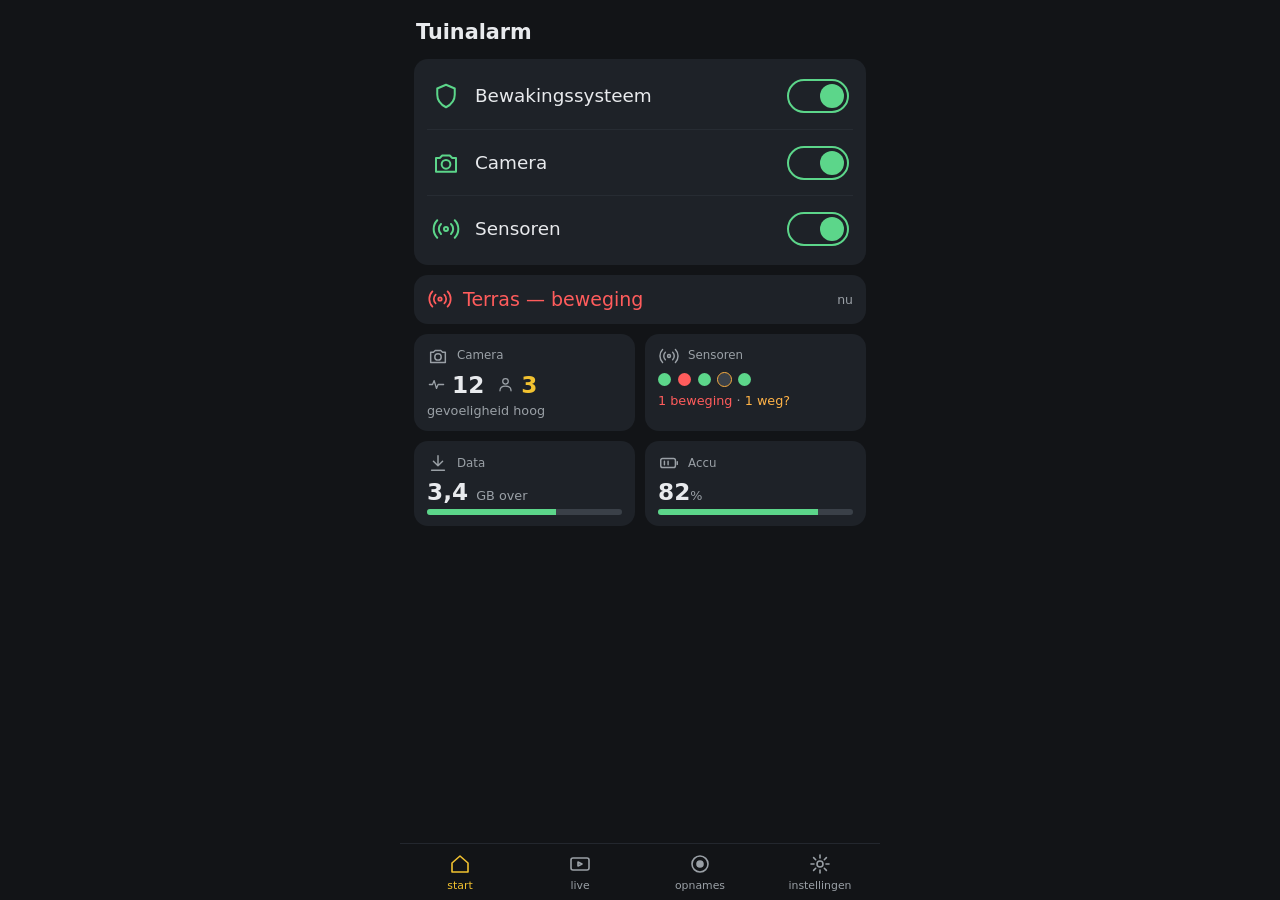
==== index.html @ 5064991f "Tuinalarm UI voorbeeld Co-Authored-By: Claude Sonnet 5.5 <noreply@anthropic.com>" ====
<!doctype html>
<html lang="nl">
<meta charset="utf-8">
<meta name="viewport" content="width=device-width,initial-scale=1">
<meta name="theme-color" content="#121417">
<link rel="manifest" href="manifest.webmanifest">
<link rel="icon" href="icon-192.png">
<link rel="apple-touch-icon" href="icon-192.png">
<meta name="mobile-web-app-capable" content="yes">
<meta name="apple-mobile-web-app-capable" content="yes">
<meta name="apple-mobile-web-app-title" content="Tuinalarm">
<title>Tuinalarm - schakelaars onder elkaar</title>
<style>
:root{--bg:#121417;--kaart:#1e2228;--grijs:#3a4048;--tekst:#e8eaed;--zacht:#9aa0a6;
--geel:#f2c230;--groen:#5cd68a;--oranje:#ffb347;--rood:#ff5c5c;color-scheme:dark}
*{box-sizing:border-box;margin:0;padding:0;-webkit-tap-highlight-color:transparent}
body{background:var(--bg);color:var(--tekst);font:clamp(16px,4.2vw,19px)/1.4 system-ui,sans-serif;
max-width:30rem;margin:0 auto;padding:14px 14px 90px}
h1{font-size:1.3rem;margin:4px 2px 12px}
svg{width:26px;height:26px;fill:none;stroke:currentColor;stroke-width:1.6;
stroke-linecap:round;stroke-linejoin:round;flex:none}
.kaart{background:var(--kaart);border-radius:14px;padding:11px 13px;margin-bottom:10px}
.lab{color:var(--zacht);font-size:.74rem}
.rij{display:flex;gap:10px}.rij>*{flex:1;min-width:0}

/* schakelaars: drie grote rijen onder elkaar */
.sch{display:flex;align-items:center;gap:14px;width:100%;background:none;border:0;
color:var(--tekst);font:inherit;padding:14px 4px;min-height:66px;text-align:left;cursor:pointer}
.sch+.sch{border-top:1px solid #272c33}
.sch svg{width:30px;height:30px;color:var(--zacht)}
.sch .naam{flex:1;font-size:1.15rem}
.tog{width:62px;height:34px;border-radius:999px;border:2px solid var(--grijs);position:relative;flex:none}
.tog::after{content:"";position:absolute;left:3px;top:3px;width:24px;height:24px;border-radius:50%;background:var(--grijs)}
.sch.aan svg{color:var(--groen)}
.sch.aan .tog{border-color:var(--groen)}
.sch.aan .tog::after{left:auto;right:3px;background:var(--groen)}

/* tegels */
.tegel{display:flex;flex-direction:column;gap:6px}
.kop{display:flex;align-items:center;gap:8px;color:var(--zacht)}
.kop svg{width:22px;height:22px}
.kop span{font-size:.74rem}
.groot{font-size:1.45rem;font-weight:700;line-height:1}
.klein{font-size:.8rem;color:var(--zacht);font-weight:400}
.paar{display:flex;align-items:center;gap:6px}
.paar svg{width:19px;height:19px;color:var(--zacht)}
.paar+.paar{margin-left:12px}
.regel{display:flex;align-items:center}
.balk{height:6px;background:var(--grijs);border-radius:3px;overflow:hidden}
.balk i{display:block;height:100%;background:var(--groen)}
.stippen{display:flex;gap:7px;flex-wrap:wrap}
.stippen b{width:13px;height:13px;border-radius:50%;background:var(--groen)}
.stippen b.r{background:var(--rood)}.stippen b.x{background:var(--grijs);outline:1.5px solid var(--oranje)}
.groen{color:var(--groen)}.rood{color:var(--rood)}.geel{color:var(--geel)}.oranje{color:var(--oranje)}

.melding{display:flex;align-items:center;gap:10px;color:var(--rood)}
.melding span{flex:1}
.melding small{color:var(--zacht);font-size:.78rem}

.nav{position:fixed;left:0;right:0;bottom:0;background:var(--bg);border-top:1px solid #23272e;
display:flex;max-width:30rem;margin:0 auto}
.nav div{flex:1;text-align:center;padding:8px 0 7px;font-size:.68rem;color:var(--zacht)}
.nav div svg{display:block;margin:0 auto 2px;width:24px;height:24px}
.nav div.aan{color:var(--geel)}
</style>

<svg width="0" height="0" style="position:absolute">
 <defs>
  <symbol id="schild" viewBox="0 0 24 24"><path d="M12 3l7 3v5c0 5-3 8-7 10-4-2-7-5-7-10V6z"/></symbol>
  <symbol id="camera" viewBox="0 0 24 24"><path d="M4 8h3l2-2h6l2 2h3v11H4z"/><circle cx="12" cy="13" r="3.5"/></symbol>
  <symbol id="sensor" viewBox="0 0 24 24"><circle cx="12" cy="12" r="1.6"/><path d="M8 8a5.5 5.5 0 0 0 0 8M16 8a5.5 5.5 0 0 1 0 8M5 5a10 10 0 0 0 0 14M19 5a10 10 0 0 1 0 14"/></symbol>
  <symbol id="persoon" viewBox="0 0 24 24"><circle cx="12" cy="8" r="3.5"/><path d="M5 20c0-4 3-6 7-6s7 2 7 6"/></symbol>
  <symbol id="pir" viewBox="0 0 24 24"><path d="M3 12h4l2-5 3 10 2-5h7"/></symbol>
  <symbol id="data" viewBox="0 0 24 24"><path d="M12 4v11M7 10l5 5 5-5M5 20h14"/></symbol>
  <symbol id="accu" viewBox="0 0 24 24"><rect x="3" y="7" width="16" height="10" rx="2"/><path d="M21 10.5v3M7 10v4M11 10v4"/></symbol>
  <symbol id="start" viewBox="0 0 24 24"><path d="M4 11l8-7 8 7v9H4z"/></symbol>
  <symbol id="live" viewBox="0 0 24 24"><rect x="3" y="6" width="18" height="12" rx="2"/><path d="M10 10l4 2-4 2z"/></symbol>
  <symbol id="opn" viewBox="0 0 24 24"><circle cx="12" cy="12" r="8"/><circle cx="12" cy="12" r="3" fill="currentColor"/></symbol>
  <symbol id="inst" viewBox="0 0 24 24"><circle cx="12" cy="12" r="3"/><path d="M12 3v3M12 18v3M3 12h3M18 12h3M5.6 5.6l2.1 2.1M16.3 16.3l2.1 2.1M18.4 5.6l-2.1 2.1M7.7 16.3l-2.1 2.1"/></symbol>
 </defs>
</svg>

<h1>Tuinalarm</h1>

<div class="kaart" style="padding:4px 13px">
  <button class="sch aan"><svg><use href="#schild"/></svg><span class="naam">Bewakingssysteem</span><span class="tog"></span></button>
  <button class="sch aan"><svg><use href="#camera"/></svg><span class="naam">Camera</span><span class="tog"></span></button>
  <button class="sch aan"><svg><use href="#sensor"/></svg><span class="naam">Sensoren</span><span class="tog"></span></button>
</div>

<div class="kaart melding">
  <svg><use href="#sensor"/></svg><span>Terras — beweging</span><small>nu</small>
</div>

<div class="rij">
  <div class="kaart tegel">
    <div class="kop"><svg><use href="#camera"/></svg><span>Camera</span></div>
    <div class="regel">
      <div class="paar"><svg><use href="#pir"/></svg><span class="groot">12</span></div>
      <div class="paar"><svg><use href="#persoon"/></svg><span class="groot geel">3</span></div>
    </div>
    <div class="klein">gevoeligheid hoog</div>
  </div>
  <div class="kaart tegel">
    <div class="kop"><svg><use href="#sensor"/></svg><span>Sensoren</span></div>
    <div class="stippen"><b></b><b class="r"></b><b></b><b class="x"></b><b></b></div>
    <div class="klein"><span class="rood">1 beweging</span> · <span class="oranje">1 weg?</span></div>
  </div>
</div>

<div class="rij">
  <div class="kaart tegel">
    <div class="kop"><svg><use href="#data"/></svg><span>Data</span></div>
    <div class="groot">3,4 <span class="klein">GB over</span></div>
    <div class="balk"><i style="width:66%"></i></div>
  </div>
  <div class="kaart tegel">
    <div class="kop"><svg><use href="#accu"/></svg><span>Accu</span></div>
    <div class="groot">82<span class="klein">%</span></div>
    <div class="balk"><i style="width:82%"></i></div>
  </div>
</div>

<div class="nav">
  <div class="aan"><svg><use href="#start"/></svg>start</div>
  <div><svg><use href="#live"/></svg>live</div>
  <div><svg><use href="#opn"/></svg>opnames</div>
  <div><svg><use href="#inst"/></svg>instellingen</div>
</div>

<script>
document.querySelectorAll(".sch").forEach(b =>
  b.addEventListener("click", () => b.classList.toggle("aan")));
</script>
<script>
if ('serviceWorker' in navigator) navigator.serviceWorker.register('sw.js');
</script>
</html>
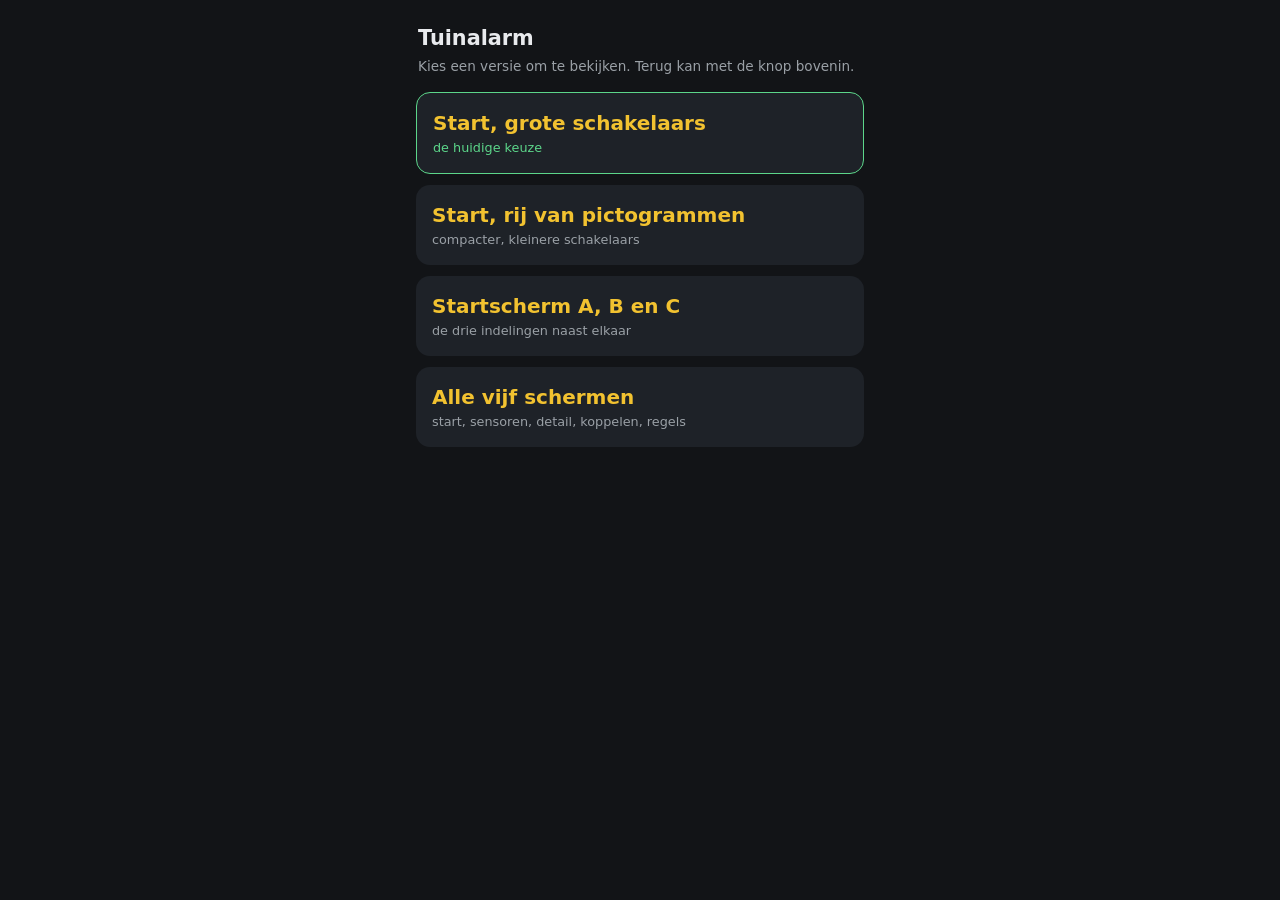
==== commit 02c6c5dd: "Keuzemenu met versies en terugknop Co-Authored-By: Claude Sonnet 5.5 <noreply@anthropic.com>" ====
--- a/index.html
+++ b/index.html
@@ -1,6 +1,4 @@
-<!doctype html>
-<html lang="nl">
-<meta charset="utf-8">
+<!doctype html><html lang="nl"><meta charset="utf-8">
 <meta name="viewport" content="width=device-width,initial-scale=1">
 <meta name="theme-color" content="#121417">
 <link rel="manifest" href="manifest.webmanifest">
@@ -9,130 +7,20 @@
 <meta name="mobile-web-app-capable" content="yes">
 <meta name="apple-mobile-web-app-capable" content="yes">
 <meta name="apple-mobile-web-app-title" content="Tuinalarm">
-<title>Tuinalarm - schakelaars onder elkaar</title>
-<style>
-:root{--bg:#121417;--kaart:#1e2228;--grijs:#3a4048;--tekst:#e8eaed;--zacht:#9aa0a6;
---geel:#f2c230;--groen:#5cd68a;--oranje:#ffb347;--rood:#ff5c5c;color-scheme:dark}
-*{box-sizing:border-box;margin:0;padding:0;-webkit-tap-highlight-color:transparent}
-body{background:var(--bg);color:var(--tekst);font:clamp(16px,4.2vw,19px)/1.4 system-ui,sans-serif;
-max-width:30rem;margin:0 auto;padding:14px 14px 90px}
-h1{font-size:1.3rem;margin:4px 2px 12px}
-svg{width:26px;height:26px;fill:none;stroke:currentColor;stroke-width:1.6;
-stroke-linecap:round;stroke-linejoin:round;flex:none}
-.kaart{background:var(--kaart);border-radius:14px;padding:11px 13px;margin-bottom:10px}
-.lab{color:var(--zacht);font-size:.74rem}
-.rij{display:flex;gap:10px}.rij>*{flex:1;min-width:0}
-
-/* schakelaars: drie grote rijen onder elkaar */
-.sch{display:flex;align-items:center;gap:14px;width:100%;background:none;border:0;
-color:var(--tekst);font:inherit;padding:14px 4px;min-height:66px;text-align:left;cursor:pointer}
-.sch+.sch{border-top:1px solid #272c33}
-.sch svg{width:30px;height:30px;color:var(--zacht)}
-.sch .naam{flex:1;font-size:1.15rem}
-.tog{width:62px;height:34px;border-radius:999px;border:2px solid var(--grijs);position:relative;flex:none}
-.tog::after{content:"";position:absolute;left:3px;top:3px;width:24px;height:24px;border-radius:50%;background:var(--grijs)}
-.sch.aan svg{color:var(--groen)}
-.sch.aan .tog{border-color:var(--groen)}
-.sch.aan .tog::after{left:auto;right:3px;background:var(--groen)}
-
-/* tegels */
-.tegel{display:flex;flex-direction:column;gap:6px}
-.kop{display:flex;align-items:center;gap:8px;color:var(--zacht)}
-.kop svg{width:22px;height:22px}
-.kop span{font-size:.74rem}
-.groot{font-size:1.45rem;font-weight:700;line-height:1}
-.klein{font-size:.8rem;color:var(--zacht);font-weight:400}
-.paar{display:flex;align-items:center;gap:6px}
-.paar svg{width:19px;height:19px;color:var(--zacht)}
-.paar+.paar{margin-left:12px}
-.regel{display:flex;align-items:center}
-.balk{height:6px;background:var(--grijs);border-radius:3px;overflow:hidden}
-.balk i{display:block;height:100%;background:var(--groen)}
-.stippen{display:flex;gap:7px;flex-wrap:wrap}
-.stippen b{width:13px;height:13px;border-radius:50%;background:var(--groen)}
-.stippen b.r{background:var(--rood)}.stippen b.x{background:var(--grijs);outline:1.5px solid var(--oranje)}
-.groen{color:var(--groen)}.rood{color:var(--rood)}.geel{color:var(--geel)}.oranje{color:var(--oranje)}
-
-.melding{display:flex;align-items:center;gap:10px;color:var(--rood)}
-.melding span{flex:1}
-.melding small{color:var(--zacht);font-size:.78rem}
-
-.nav{position:fixed;left:0;right:0;bottom:0;background:var(--bg);border-top:1px solid #23272e;
-display:flex;max-width:30rem;margin:0 auto}
-.nav div{flex:1;text-align:center;padding:8px 0 7px;font-size:.68rem;color:var(--zacht)}
-.nav div svg{display:block;margin:0 auto 2px;width:24px;height:24px}
-.nav div.aan{color:var(--geel)}
-</style>
-
-<svg width="0" height="0" style="position:absolute">
- <defs>
-  <symbol id="schild" viewBox="0 0 24 24"><path d="M12 3l7 3v5c0 5-3 8-7 10-4-2-7-5-7-10V6z"/></symbol>
-  <symbol id="camera" viewBox="0 0 24 24"><path d="M4 8h3l2-2h6l2 2h3v11H4z"/><circle cx="12" cy="13" r="3.5"/></symbol>
-  <symbol id="sensor" viewBox="0 0 24 24"><circle cx="12" cy="12" r="1.6"/><path d="M8 8a5.5 5.5 0 0 0 0 8M16 8a5.5 5.5 0 0 1 0 8M5 5a10 10 0 0 0 0 14M19 5a10 10 0 0 1 0 14"/></symbol>
-  <symbol id="persoon" viewBox="0 0 24 24"><circle cx="12" cy="8" r="3.5"/><path d="M5 20c0-4 3-6 7-6s7 2 7 6"/></symbol>
-  <symbol id="pir" viewBox="0 0 24 24"><path d="M3 12h4l2-5 3 10 2-5h7"/></symbol>
-  <symbol id="data" viewBox="0 0 24 24"><path d="M12 4v11M7 10l5 5 5-5M5 20h14"/></symbol>
-  <symbol id="accu" viewBox="0 0 24 24"><rect x="3" y="7" width="16" height="10" rx="2"/><path d="M21 10.5v3M7 10v4M11 10v4"/></symbol>
-  <symbol id="start" viewBox="0 0 24 24"><path d="M4 11l8-7 8 7v9H4z"/></symbol>
-  <symbol id="live" viewBox="0 0 24 24"><rect x="3" y="6" width="18" height="12" rx="2"/><path d="M10 10l4 2-4 2z"/></symbol>
-  <symbol id="opn" viewBox="0 0 24 24"><circle cx="12" cy="12" r="8"/><circle cx="12" cy="12" r="3" fill="currentColor"/></symbol>
-  <symbol id="inst" viewBox="0 0 24 24"><circle cx="12" cy="12" r="3"/><path d="M12 3v3M12 18v3M3 12h3M18 12h3M5.6 5.6l2.1 2.1M16.3 16.3l2.1 2.1M18.4 5.6l-2.1 2.1M7.7 16.3l-2.1 2.1"/></symbol>
- </defs>
-</svg>
-
+<title>Tuinalarm versies</title>
+<style>:root{color-scheme:dark}*{box-sizing:border-box;margin:0;padding:0}
+body{background:#121417;color:#e8eaed;font:clamp(17px,4.4vw,20px)/1.4 system-ui,sans-serif;
+max-width:30rem;margin:0 auto;padding:16px}
+h1{font-size:1.3rem;margin:8px 2px 4px}p.v{color:#9aa0a6;font-size:.85rem;margin:0 2px 16px}
+a{display:block;background:#1e2228;color:#e8eaed;text-decoration:none;border-radius:14px;
+padding:16px;margin-bottom:11px;min-height:64px}
+a b{color:#f2c230;display:block}a small{display:block;color:#9aa0a6;font-size:.8rem;margin-top:2px}
+a.gekozen{border:1.5px solid #5cd68a}a.gekozen small{color:#5cd68a}</style>
 <h1>Tuinalarm</h1>
-
-<div class="kaart" style="padding:4px 13px">
-  <button class="sch aan"><svg><use href="#schild"/></svg><span class="naam">Bewakingssysteem</span><span class="tog"></span></button>
-  <button class="sch aan"><svg><use href="#camera"/></svg><span class="naam">Camera</span><span class="tog"></span></button>
-  <button class="sch aan"><svg><use href="#sensor"/></svg><span class="naam">Sensoren</span><span class="tog"></span></button>
-</div>
-
-<div class="kaart melding">
-  <svg><use href="#sensor"/></svg><span>Terras — beweging</span><small>nu</small>
-</div>
-
-<div class="rij">
-  <div class="kaart tegel">
-    <div class="kop"><svg><use href="#camera"/></svg><span>Camera</span></div>
-    <div class="regel">
-      <div class="paar"><svg><use href="#pir"/></svg><span class="groot">12</span></div>
-      <div class="paar"><svg><use href="#persoon"/></svg><span class="groot geel">3</span></div>
-    </div>
-    <div class="klein">gevoeligheid hoog</div>
-  </div>
-  <div class="kaart tegel">
-    <div class="kop"><svg><use href="#sensor"/></svg><span>Sensoren</span></div>
-    <div class="stippen"><b></b><b class="r"></b><b></b><b class="x"></b><b></b></div>
-    <div class="klein"><span class="rood">1 beweging</span> · <span class="oranje">1 weg?</span></div>
-  </div>
-</div>
-
-<div class="rij">
-  <div class="kaart tegel">
-    <div class="kop"><svg><use href="#data"/></svg><span>Data</span></div>
-    <div class="groot">3,4 <span class="klein">GB over</span></div>
-    <div class="balk"><i style="width:66%"></i></div>
-  </div>
-  <div class="kaart tegel">
-    <div class="kop"><svg><use href="#accu"/></svg><span>Accu</span></div>
-    <div class="groot">82<span class="klein">%</span></div>
-    <div class="balk"><i style="width:82%"></i></div>
-  </div>
-</div>
-
-<div class="nav">
-  <div class="aan"><svg><use href="#start"/></svg>start</div>
-  <div><svg><use href="#live"/></svg>live</div>
-  <div><svg><use href="#opn"/></svg>opnames</div>
-  <div><svg><use href="#inst"/></svg>instellingen</div>
-</div>
-
-<script>
-document.querySelectorAll(".sch").forEach(b =>
-  b.addEventListener("click", () => b.classList.toggle("aan")));
-</script>
-<script>
-if ('serviceWorker' in navigator) navigator.serviceWorker.register('sw.js');
-</script>
-</html>
+<p class="v">Kies een versie om te bekijken. Terug kan met de knop bovenin.</p>
+<a class="gekozen" href="start-b-groot.html"><b>Start, grote schakelaars</b><small>de huidige keuze</small></a>
+<a href="start-b.html"><b>Start, rij van pictogrammen</b><small>compacter, kleinere schakelaars</small></a>
+<a href="startscherm-opties.html"><b>Startscherm A, B en C</b><small>de drie indelingen naast elkaar</small></a>
+<a href="ui-voorbeeld.html"><b>Alle vijf schermen</b><small>start, sensoren, detail, koppelen, regels</small></a>
+<script>if('serviceWorker' in navigator) navigator.serviceWorker.register('sw.js');</script>
+</html>
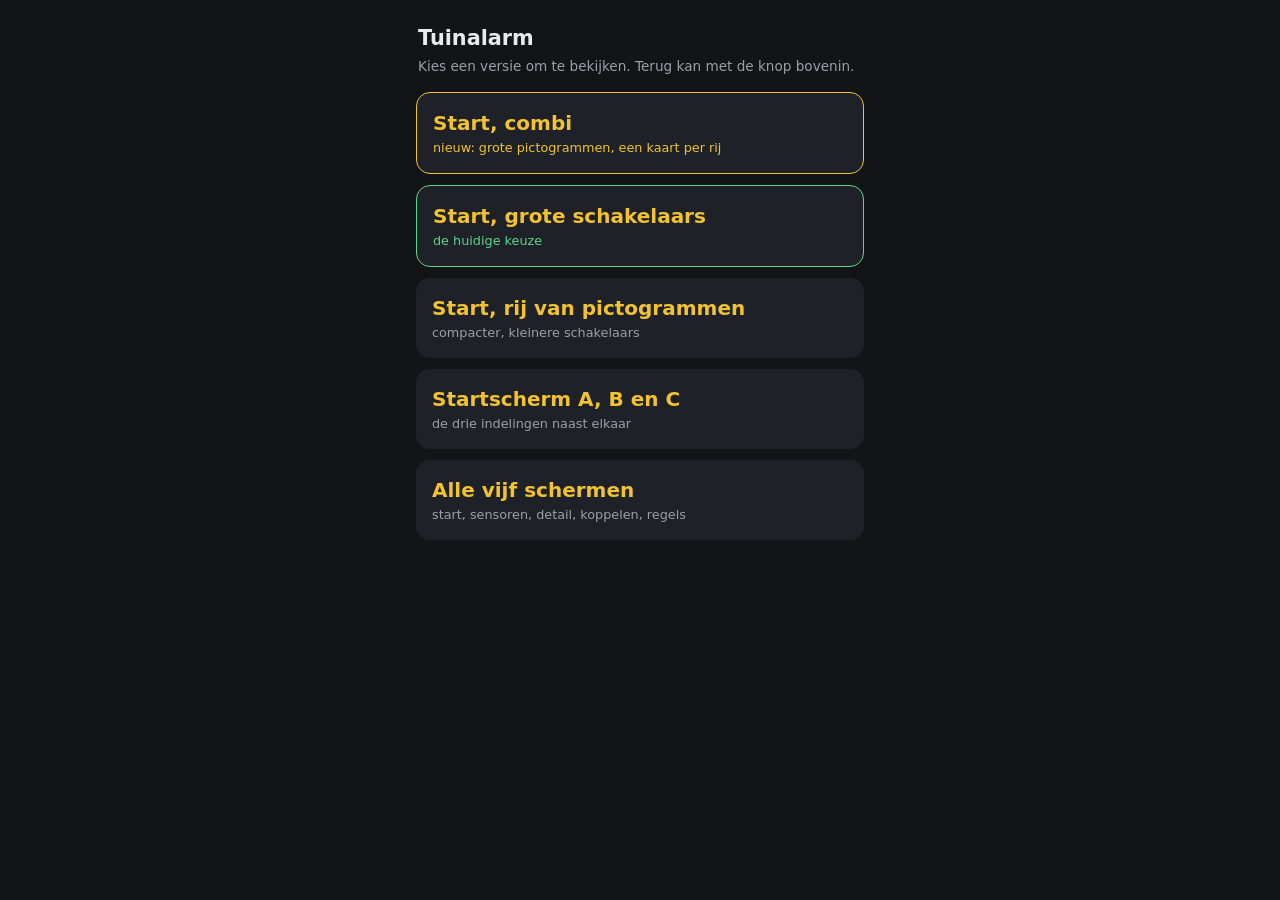
==== commit 228bda78: "Start combi: grote pictogrammen, een kaart per rij Co-Authored-By: Claude Sonnet 5.5 <noreply@anthro" ====
--- a/index.html
+++ b/index.html
@@ -15,9 +15,11 @@
 a{display:block;background:#1e2228;color:#e8eaed;text-decoration:none;border-radius:14px;
 padding:16px;margin-bottom:11px;min-height:64px}
 a b{color:#f2c230;display:block}a small{display:block;color:#9aa0a6;font-size:.8rem;margin-top:2px}
+a.nieuw{border:1.5px solid #f2c230}a.nieuw small{color:#f2c230}
 a.gekozen{border:1.5px solid #5cd68a}a.gekozen small{color:#5cd68a}</style>
 <h1>Tuinalarm</h1>
 <p class="v">Kies een versie om te bekijken. Terug kan met de knop bovenin.</p>
+<a class="nieuw" href="start-combi.html"><b>Start, combi</b><small>nieuw: grote pictogrammen, een kaart per rij</small></a>
 <a class="gekozen" href="start-b-groot.html"><b>Start, grote schakelaars</b><small>de huidige keuze</small></a>
 <a href="start-b.html"><b>Start, rij van pictogrammen</b><small>compacter, kleinere schakelaars</small></a>
 <a href="startscherm-opties.html"><b>Startscherm A, B en C</b><small>de drie indelingen naast elkaar</small></a>
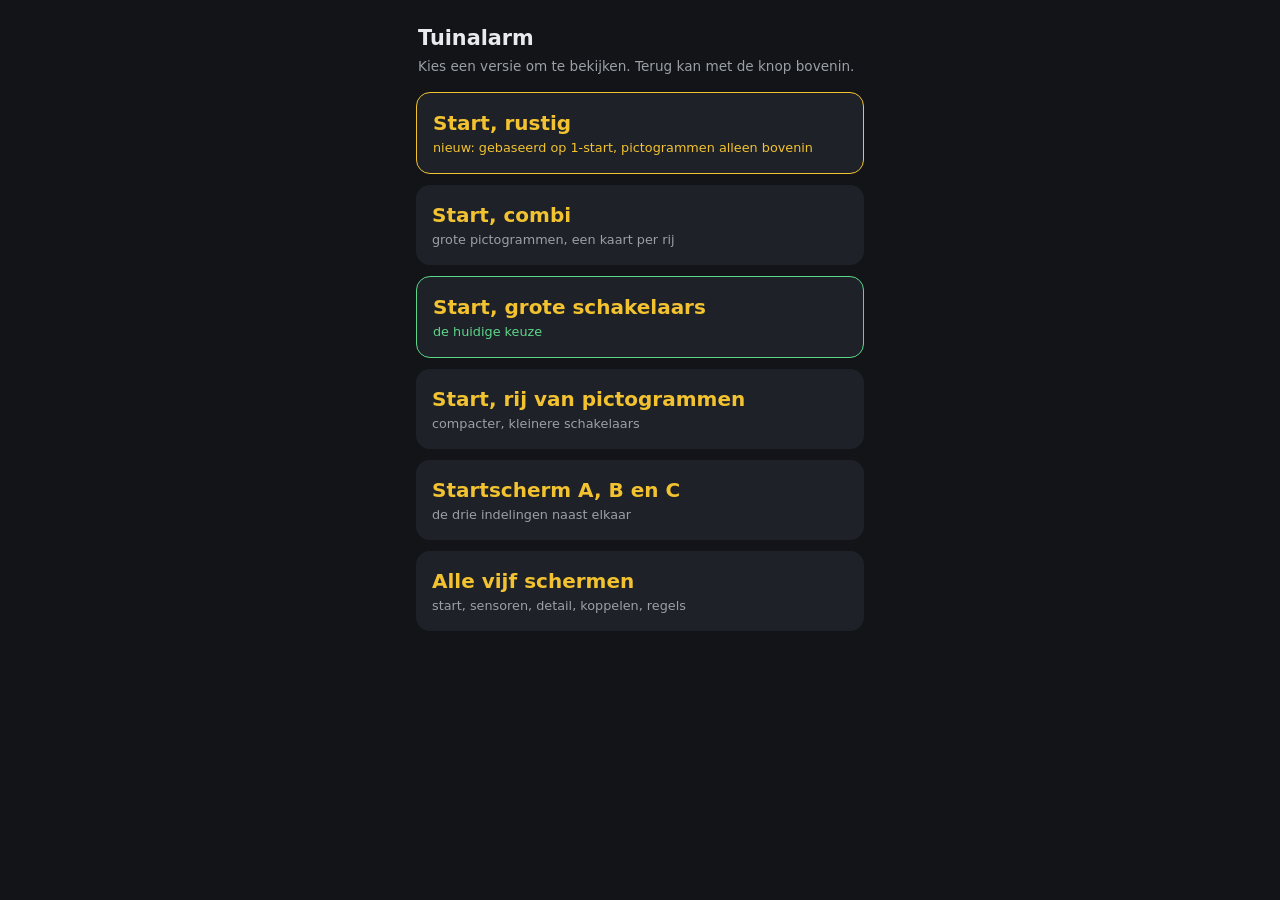
==== commit 2b9eef4d: "Start rustig: gebaseerd op 1-start Co-Authored-By: Claude Sonnet 5.5 <noreply@anthropic.com>" ====
--- a/index.html
+++ b/index.html
@@ -19,7 +19,8 @@
 a.gekozen{border:1.5px solid #5cd68a}a.gekozen small{color:#5cd68a}</style>
 <h1>Tuinalarm</h1>
 <p class="v">Kies een versie om te bekijken. Terug kan met de knop bovenin.</p>
-<a class="nieuw" href="start-combi.html"><b>Start, combi</b><small>nieuw: grote pictogrammen, een kaart per rij</small></a>
+<a class="nieuw" href="start-rustig.html"><b>Start, rustig</b><small>nieuw: gebaseerd op 1-start, pictogrammen alleen bovenin</small></a>
+<a href="start-combi.html"><b>Start, combi</b><small>grote pictogrammen, een kaart per rij</small></a>
 <a class="gekozen" href="start-b-groot.html"><b>Start, grote schakelaars</b><small>de huidige keuze</small></a>
 <a href="start-b.html"><b>Start, rij van pictogrammen</b><small>compacter, kleinere schakelaars</small></a>
 <a href="startscherm-opties.html"><b>Startscherm A, B en C</b><small>de drie indelingen naast elkaar</small></a>
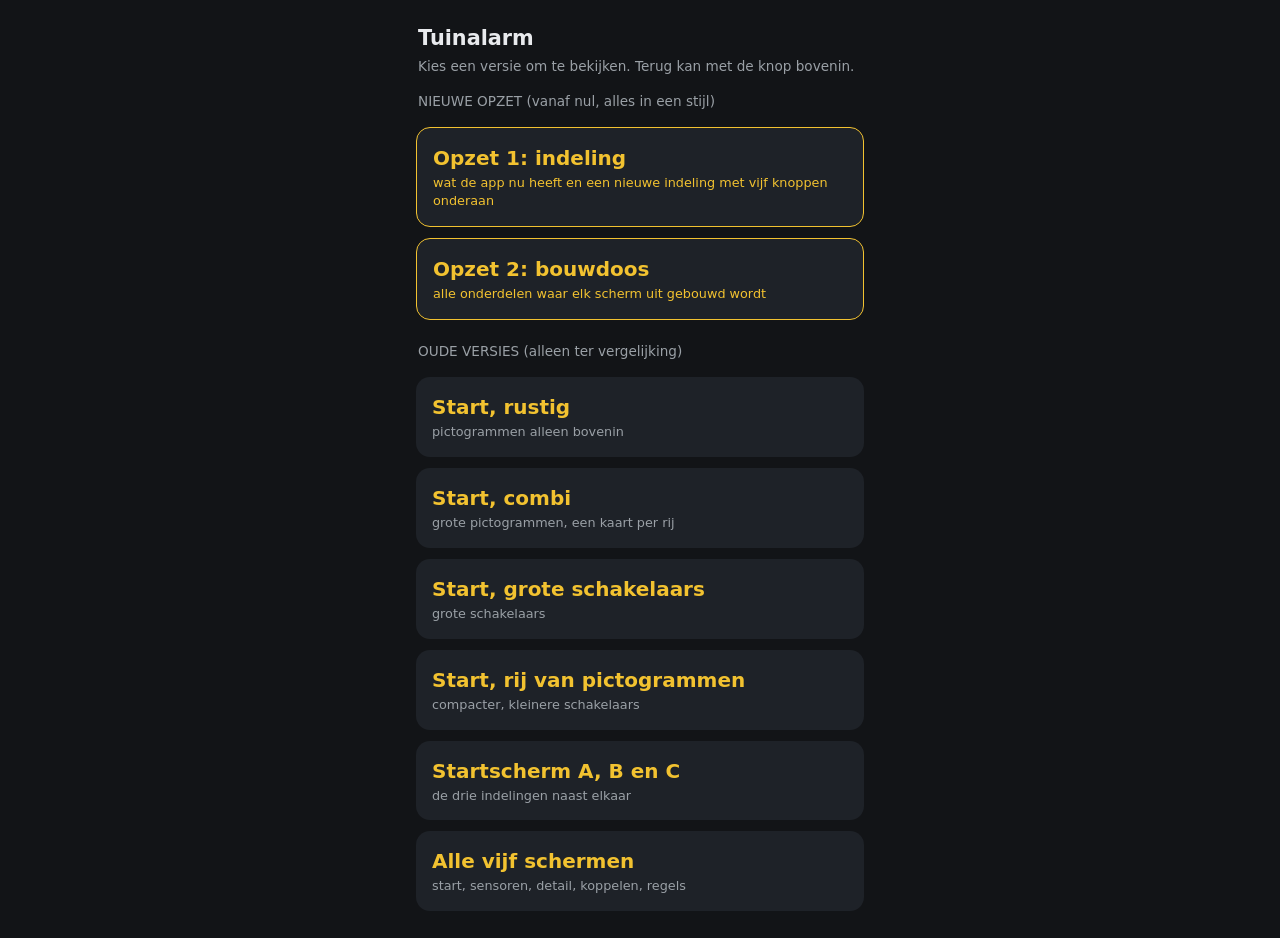
==== commit ead76ce1: "Nieuwe opzet: indeling en bouwdoos Co-Authored-By: Claude Opus 5.5 <noreply@anthropic.com>" ====
--- a/index.html
+++ b/index.html
@@ -19,9 +19,13 @@
 a.gekozen{border:1.5px solid #5cd68a}a.gekozen small{color:#5cd68a}</style>
 <h1>Tuinalarm</h1>
 <p class="v">Kies een versie om te bekijken. Terug kan met de knop bovenin.</p>
-<a class="nieuw" href="start-rustig.html"><b>Start, rustig</b><small>nieuw: gebaseerd op 1-start, pictogrammen alleen bovenin</small></a>
+<p class="v" style="margin-top:4px">NIEUWE OPZET (vanaf nul, alles in een stijl)</p>
+<a class="nieuw" href="opzet-1-indeling.html"><b>Opzet 1: indeling</b><small>wat de app nu heeft en een nieuwe indeling met vijf knoppen onderaan</small></a>
+<a class="nieuw" href="opzet-2-bouwdoos.html"><b>Opzet 2: bouwdoos</b><small>alle onderdelen waar elk scherm uit gebouwd wordt</small></a>
+<p class="v" style="margin-top:22px">OUDE VERSIES (alleen ter vergelijking)</p>
+<a href="start-rustig.html"><b>Start, rustig</b><small>pictogrammen alleen bovenin</small></a>
 <a href="start-combi.html"><b>Start, combi</b><small>grote pictogrammen, een kaart per rij</small></a>
-<a class="gekozen" href="start-b-groot.html"><b>Start, grote schakelaars</b><small>de huidige keuze</small></a>
+<a href="start-b-groot.html"><b>Start, grote schakelaars</b><small>grote schakelaars</small></a>
 <a href="start-b.html"><b>Start, rij van pictogrammen</b><small>compacter, kleinere schakelaars</small></a>
 <a href="startscherm-opties.html"><b>Startscherm A, B en C</b><small>de drie indelingen naast elkaar</small></a>
 <a href="ui-voorbeeld.html"><b>Alle vijf schermen</b><small>start, sensoren, detail, koppelen, regels</small></a>
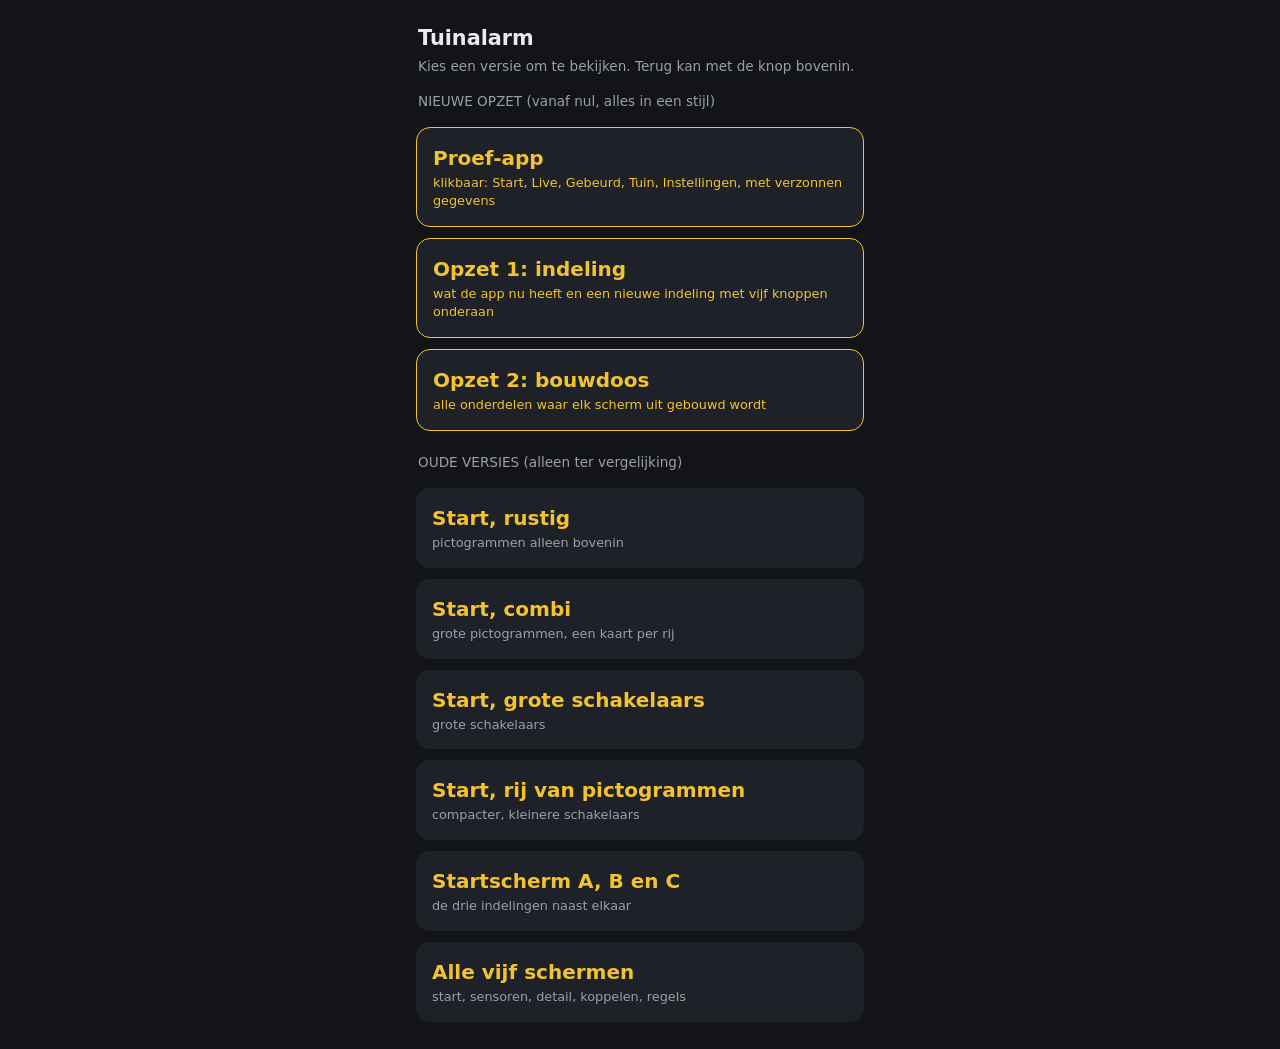
==== commit 56026cf1: "Klikbare proef-app met de bouwdoos Co-Authored-By: Claude Opus 5.5 <noreply@anthropic.com>" ====
--- a/index.html
+++ b/index.html
@@ -20,6 +20,7 @@
 <h1>Tuinalarm</h1>
 <p class="v">Kies een versie om te bekijken. Terug kan met de knop bovenin.</p>
 <p class="v" style="margin-top:4px">NIEUWE OPZET (vanaf nul, alles in een stijl)</p>
+<a class="nieuw" href="proef.html"><b>Proef-app</b><small>klikbaar: Start, Live, Gebeurd, Tuin, Instellingen, met verzonnen gegevens</small></a>
 <a class="nieuw" href="opzet-1-indeling.html"><b>Opzet 1: indeling</b><small>wat de app nu heeft en een nieuwe indeling met vijf knoppen onderaan</small></a>
 <a class="nieuw" href="opzet-2-bouwdoos.html"><b>Opzet 2: bouwdoos</b><small>alle onderdelen waar elk scherm uit gebouwd wordt</small></a>
 <p class="v" style="margin-top:22px">OUDE VERSIES (alleen ter vergelijking)</p>
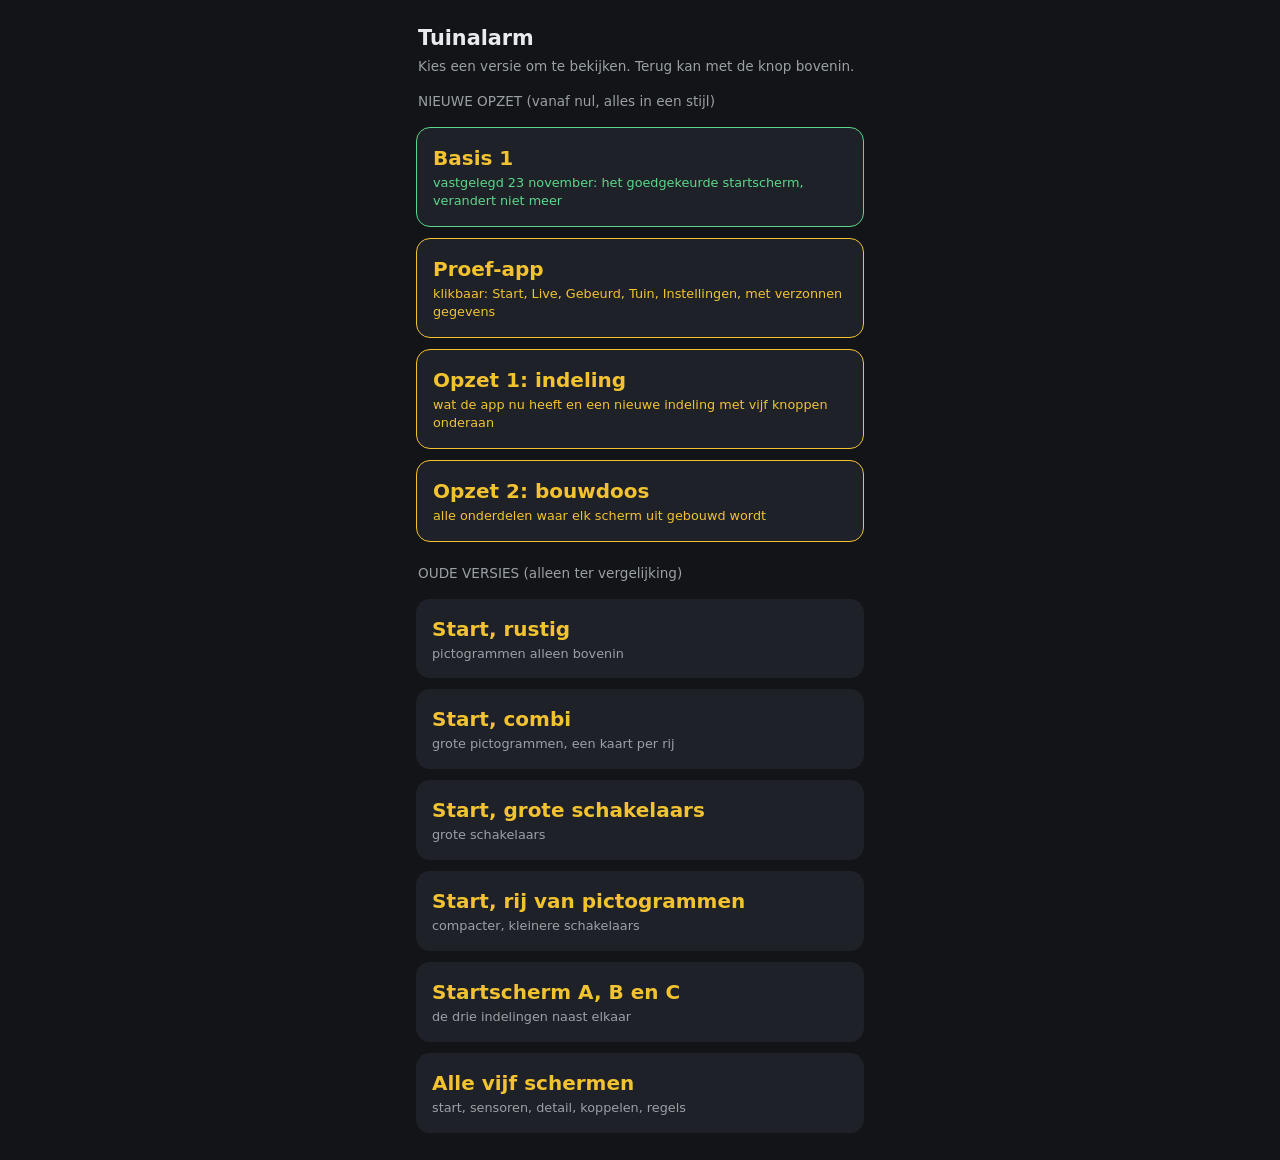
==== commit 1523554f: "Basis 1 vastgelegd; getallen in het midden en met kleur Co-Authored-By: Claude Opus 5.5 <noreply@ant" ====
--- a/index.html
+++ b/index.html
@@ -20,6 +20,7 @@
 <h1>Tuinalarm</h1>
 <p class="v">Kies een versie om te bekijken. Terug kan met de knop bovenin.</p>
 <p class="v" style="margin-top:4px">NIEUWE OPZET (vanaf nul, alles in een stijl)</p>
+<a class="gekozen" href="basis-1.html"><b>Basis 1</b><small>vastgelegd 23 november: het goedgekeurde startscherm, verandert niet meer</small></a>
 <a class="nieuw" href="proef.html"><b>Proef-app</b><small>klikbaar: Start, Live, Gebeurd, Tuin, Instellingen, met verzonnen gegevens</small></a>
 <a class="nieuw" href="opzet-1-indeling.html"><b>Opzet 1: indeling</b><small>wat de app nu heeft en een nieuwe indeling met vijf knoppen onderaan</small></a>
 <a class="nieuw" href="opzet-2-bouwdoos.html"><b>Opzet 2: bouwdoos</b><small>alle onderdelen waar elk scherm uit gebouwd wordt</small></a>
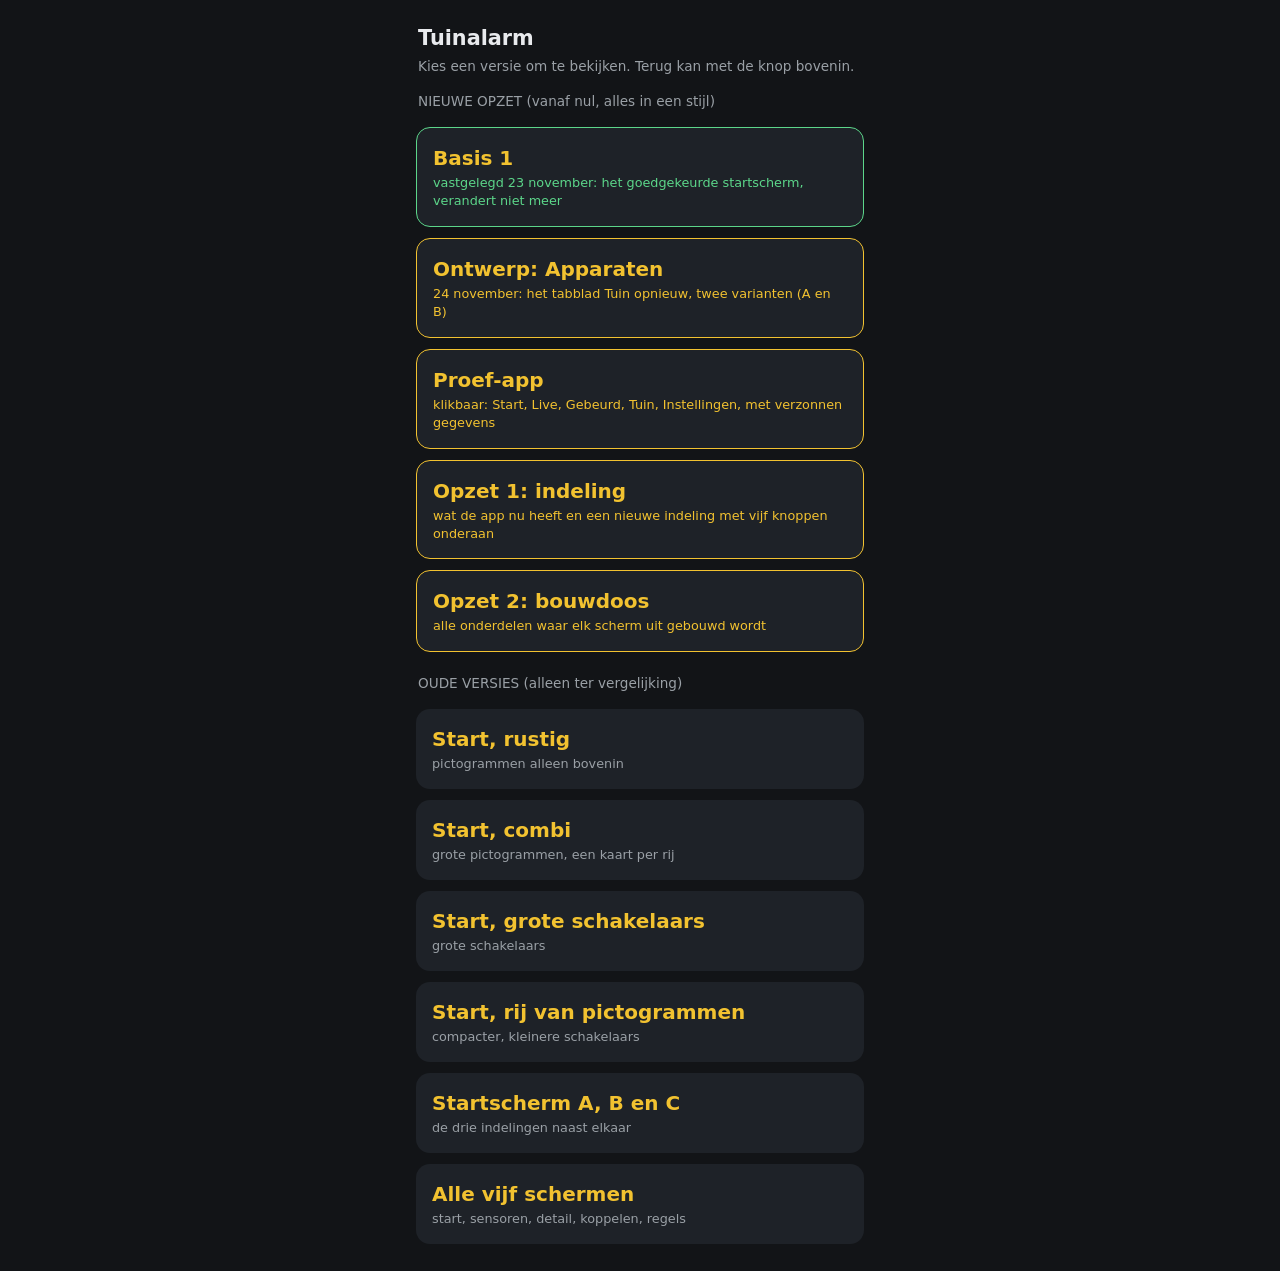
==== commit 70f2c86b: "Ontwerp Apparaten (A en B) Co-Authored-By: Claude Opus 5.5 <noreply@anthropic.com>" ====
--- a/index.html
+++ b/index.html
@@ -21,6 +21,7 @@
 <p class="v">Kies een versie om te bekijken. Terug kan met de knop bovenin.</p>
 <p class="v" style="margin-top:4px">NIEUWE OPZET (vanaf nul, alles in een stijl)</p>
 <a class="gekozen" href="basis-1.html"><b>Basis 1</b><small>vastgelegd 23 november: het goedgekeurde startscherm, verandert niet meer</small></a>
+<a class="nieuw" href="apparaten.html"><b>Ontwerp: Apparaten</b><small>24 november: het tabblad Tuin opnieuw, twee varianten (A en B)</small></a>
 <a class="nieuw" href="proef.html"><b>Proef-app</b><small>klikbaar: Start, Live, Gebeurd, Tuin, Instellingen, met verzonnen gegevens</small></a>
 <a class="nieuw" href="opzet-1-indeling.html"><b>Opzet 1: indeling</b><small>wat de app nu heeft en een nieuwe indeling met vijf knoppen onderaan</small></a>
 <a class="nieuw" href="opzet-2-bouwdoos.html"><b>Opzet 2: bouwdoos</b><small>alle onderdelen waar elk scherm uit gebouwd wordt</small></a>
